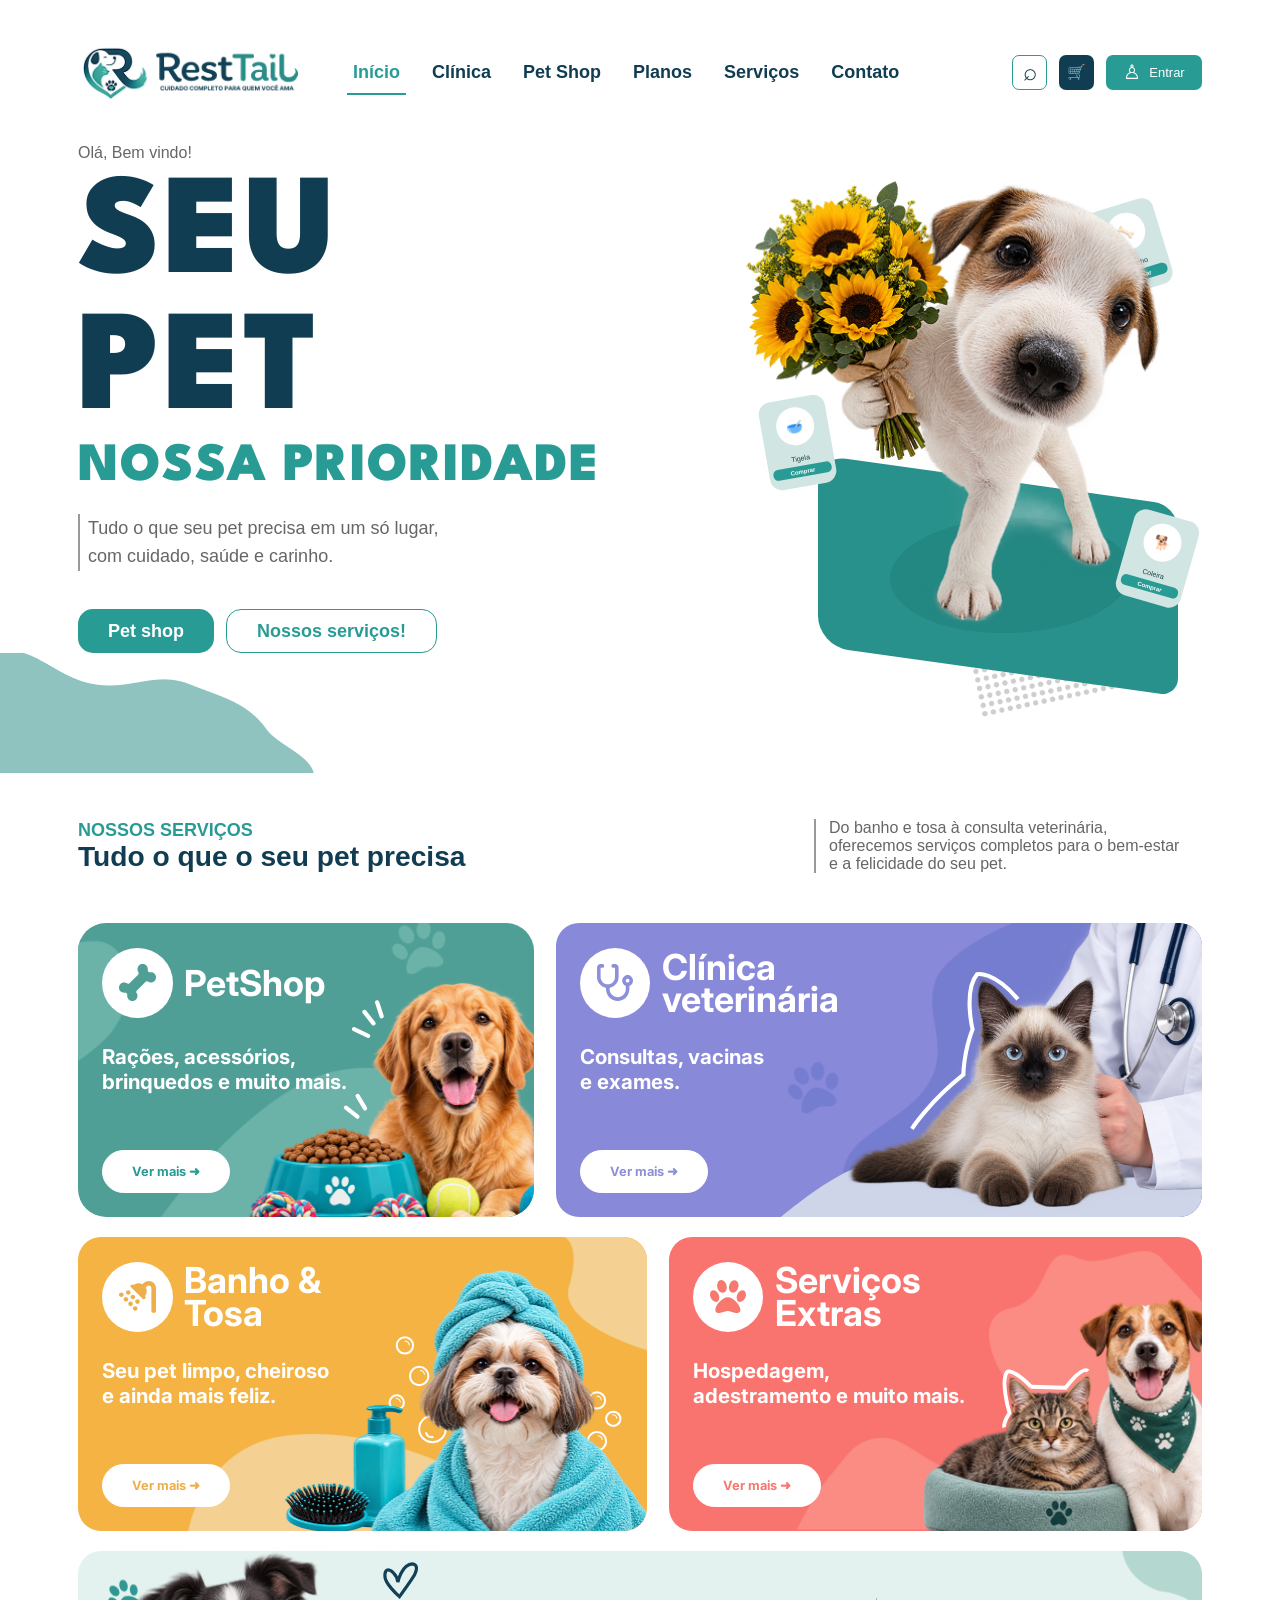
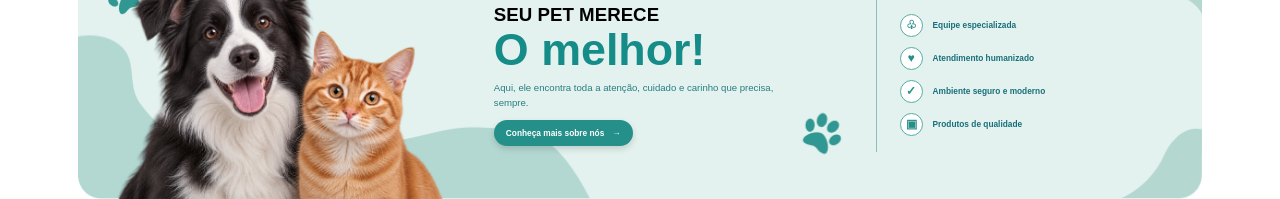
==== rt-web - Copia/index.html @ 62d1d203 "Add files via upload" ====
<!DOCTYPE html>
<html lang="pt-br">
<head>
    <meta charset="UTF-8">
    <meta name="viewport" content="width=device-width, initial-scale=1.0">
    <title>RestTail</title>
    <link rel="stylesheet" href="./assets/css/main.css">
    <link rel="preconnect" href="https://fonts.googleapis.com">
    <link rel="preconnect" href="https://fonts.gstatic.com" crossorigin>
    <link href="https://fonts.googleapis.com/css2?family=Inter:ital,opsz,wght@0,14..32,100..900;1,14..32,100..900&display=swap" rel="stylesheet">
    <link rel="preconnect" href="https://fonts.googleapis.com">
    <link rel="preconnect" href="https://fonts.gstatic.com" crossorigin>
    <link href="https://fonts.googleapis.com/css2?family=League+Spartan:wght@100..900&display=swap" rel="stylesheet">

</head>
<body>
    <header class="header">
        <div class="header-container">

            <!-- Logo -->
            <a href="#" class="logo">
                <img src="./assets/images/hero/logo-full.jpg" alt="RestTail" draggable="false">
            </a>

            <!-- Menu -->
            <nav class="menu">
                <a href="#hero" class="active">Início</a>
                <a href="#">Clínica</a>
                <a href="#">Pet Shop</a>
                <a href="#">Planos</a>
                <a href="#">Serviços</a>
                <a href="#">Contato</a>
            </nav>

            <!-- actions -->
            <div class="actions">

                <button class="btn-search">
                    <span>⌕</span>
                </button>

                <button class="btn-cart">
                    🛒
                </button>

                <button class="btn-login">
                    <span class="user-icon">♙</span>
                    <a href="./pages/login.html">
                        Entrar
                    </a>
                </button>

            </div>

        </div>
    </header>

    <!-- hero -->

    <section class="hero">
        <div class="hero-container">

            <!-- content -->
            <div class="hero-content">

                <p class="hero-welcome">
                    Olá, Bem vindo!
                </p>

                <h1 class="hero-title">
                    SEU PET
                </h1>

                <h2 class="hero-subtitle">
                    NOSSA PRIORIDADE
                </h2>

                <p class="hero-description">
                    Tudo o que seu pet precisa em um só lugar,<br>
                    com cuidado, saúde e carinho.
                </p>

                <!-- Botões -->
                <div class="hero-actions">
                    <a href="#" class="btn-primary">
                        Pet shop
                    </a>

                    <a href="#" class="btn-secondary">
                        Nossos serviços!
                    </a>
                </div>

            </div>

            <!-- ilustrations -->
            <div class="hero-image">

                    <!-- Formas decorativas -->
                <div class="hero-shape">
                    <div class="hero-shadow"></div>
                </div>    
                <img src="./assets/images/hero/hero.png" alt="Cachorro com flores e produtos para pets" draggable="false">
                
                
                <!-- Card: Tigela -->
                <div class="product-card card-bowl">
                    <div class="product-icon">🥣</div>
                    <p>Tigela</p>
                    <a href="#" class="product-button">Comprar</a>
                </div>

                <!-- Card: Ossinho -->
                <div class="product-card card-bone">
                    <div class="product-icon">🦴</div>
                    <p>Ossinho</p>
                    <a href="#" class="product-button">Comprar</a>
                </div>

                <!-- Card: Coleira -->
                <div class="product-card card-collar">
                    <div class="product-icon">🐕</div>
                    <p>Coleira</p>
                    <a href="#" class="product-button">Comprar</a>
                </div>

                <div class="hero-balls"><img src="./assets/images/hero/hero-balls.png" alt=""></div>
                    
            </div>
    </section>

    <section class="services">
        <div class="services-container">

            <div class="services-content">

                <div class="hero-form">
                    <img src="./assets/images/our-services/hero-form.png" alt="Forma abstrata na cor azul claro para decoração">
                </div>
                <div class="services-title">
                    <h3>NOSSOS SERVIÇOS</h3>
                    <h2>Tudo o que o seu pet precisa</h2>
                </div>

                <div class="services-description">
                    <p>
                        Do banho e tosa à consulta veterinária,
                        oferecemos serviços completos para o bem-estar
                        e a felicidade do seu pet.
                    </p>
                </div>

            </div>

            <div class="services-links">


                <!-- ------------ PET SHOP CARD ------------ -->
                <div class="services-row services-row-top">
                    <article class="service-card pet-shop">
                        <img
                            draggable="false"
                            class="pet-shop-background"
                            src="./assets/images/our-services/petShop-background.png"
                            alt=""
                        >

                        <img
                            draggable="false"
                            class="pet-shop-dog"
                            src="./assets/images/our-services/pet-shop-dog.svg"
                            alt="Cachorro ao lado de um pote de ração e brinquedos"
                        >

                        <div class="service-card-content pet-shop-content">
                            <div class="service-card-title pet-shop-title">
                                <div class="service-card-icon pet-shop-icon">
                                    <img
                                        draggable="false"
                                        loading="lazy"
                                        src="./assets/images/icon/pet-shop.svg"
                                        alt=""
                                    >
                                </div>

                                <h3>PetShop</h3>
                            </div>

                            <p>
                                Rações, acessórios,<br>
                                brinquedos e muito mais.
                            </p>

                            <a href="#">
                                Ver mais ➜
                            </a>
                        </div>
                    </article>

                    <!-- --------------- VETERINARY-CLINIC CARD ---------------- -->
                    <article class="service-card veterinary-clinic">
                        
                        <img draggable="false" 
                        loading="lazy" 
                        class="veterinary-clinic-background" 
                        src="assets/images/our-services/veterinary-clinic-background.png" alt="">

                        <img draggable="false" 
                        loading="lazy" 
                        class="veterinary-clinic-cat" 
                        src="assets/images/our-services/veterinary-clinic-cat.svg" alt="">

                        <img draggable="false" 
                        loading="lazy" 
                        class="veterinary-clinic-form" 
                        src="assets/images/our-services/veterinary-clinic-form.svg" alt="">


                        <div class="service-card-content veterinary-clinic-content">
                            <div class="service-card-title veterinary-clinic-title">

                                <div class="service-card-icon veterinary-clinic-icon">
                                    <img
                                    draggable="false"
                                    loading="lazy"
                                    src="./assets/images/icon/veterinary-clinic.svg"
                                    alt="">
                                
                                </div>

                                    <h3>Clínica <br> veterinária</h3>
                            </div>

                                    <p>Consultas, vacinas <br>
                                    e exames.</p>

                                <a href="#">
                                    Ver mais ➜
                                </a>
                        </div>
                </div>
                   

                    </article>
                </div>

                <!-- --------------- GROOMING CARD ---------------- -->
                <div class="services-row services-row-bottom">
                    <article class="service-card grooming">

                        <img draggable="false"
                        loading="lazy" 
                        class="grooming-background" 
                        src="./assets/images/our-services/grooming-background.png" alt="">

                        <img draggable="false"
                        loading="lazy" 
                        class="grooming-dog" 
                        src="./assets/images/our-services/grooming-dog.svg" alt="">

                        <div class="service-card-content grooming-content">
                            <div class="service-card-title">

                                <div class="service-card-icon">
                                    <img draggable="false"
                                    loading="lazy" 
                                    class="shower-icon" 
                                    src="./assets/images/icon/shower.svg" alt="">
                                </div>

                                <h3>
                                    Banho & <br> Tosa
                                </h3>
                            </div>

                            <p>
                                Seu pet limpo, cheiroso <br>
                                e ainda mais feliz.
                            </p>

                            <a href="">
                                Ver mais ➜
                            </a>
                        </div>



                    </article>

                    <!-- --------------- EXTRA-SERVICES CARD ---------------- -->
                    <article class="service-card extra-services">

                        <img draggable="false" 
                        loading="lazy" 
                        class="extra-services-background" 
                        src="./assets/images/our-services/extra-services-background.png"
                        alt="">

                        <img draggable="false" 
                        loading="lazy" 
                        class="extra-services-cat-dog" 
                        src="./assets/images/our-services/extra-services-cat-dog.svg"
                        alt="">

                        <div class="service-card-content extra-services-content">
                            <div class="service-card-title">

                                <div class="service-card-icon">
                                    <img draggable="false"
                                    loading="lazy" 
                                    class="red-dog-paw" 
                                    src="./assets/images/icon/red-dog-paw.svg" alt="">
                                </div>
                                <h3>
                                    Serviços <br>
                                    Extras
                                </h3>
                            </div>

                            <p>
                                Hospedagem, <br>
                                adestramento e muito mais.
                            </p>

                            <a href="#">
                                Ver mais ➜
                            </a>
                        </div>

                    </article>
                </div>

            <div class="services-banner">

                <img draggable="false" 
                loading="lazy" 
                class="banner-background" 
                src="./assets/images/our-services/banner-background.png" 
                alt="">

                
                <div class="services-banner-content">
                    <div class="service-banner-img-content">

                        <img 
                        draggable="false"
                        loading="lazy"
                        src="./assets/images/our-services/banner-cat-dog.svg"
                        alt="#"
                        class="banner-cat-dog"
                        >
                        
                    </div>

                    <div class="services-banner-main-content">
                        <h3>
                            SEU PET MERECE <br>
                            <span class="service-banner-highlight-title">O melhor!</span>
                        </h3>

                        <p class="service-banner-description">
                            Aqui, ele encontra toda a atenção, cuidado
                            e carinho que precisa, sempre.
                        </p>

                        <a href="#sobre" class="service-banner-button">
                            Conheça mais sobre nós
                            <span aria-hidden="true">→</span>
                        </a>
                        
                    </div>

                    <div class="services-banner-secondary-content">

                        <ul class="service-banner-benefits">

                            <li>
                                <span class="benefit-icon" aria-hidden="true">♧</span>
                                <span>Equipe especializada</span>
                            </li>

                            <li>
                                <span class="benefit-icon" aria-hidden="true">♥</span>
                                <span>Atendimento humanizado</span>
                            </li>

                            <li>
                                <span class="benefit-icon" aria-hidden="true">✓</span>
                                <span>Ambiente seguro e moderno</span>
                            </li>

                            <li>
                                <span class="benefit-icon" aria-hidden="true">▣</span>
                                <span>Produtos de qualidade</span>
                            </li>

                        </ul>

                    </div>
                </div>
            </div>

        </div>

    </section>
</body>
</html>
---- rt-web - Copia/assets/css/main.css ----
@import url("./base/fonts.css");
@import url("./base/reset.css");
@import url("./base/typography.css");
@import url("./base/variables.css");

@import url("./components/buttons.css");
@import url("./components/cards.css");
@import url("./components/forms.css");

@import url("./layout/footer.css");
@import url("./layout/grid.css");
@import url("./layout/header.css");



body {
    font-family: var(--font-family-body);
}


/* header*/

.header {
    width: 100%;
    height: 144px;
    background-color: var(--color-bg-primary); 
    
}

.header-container {
    width: 100%;
    height: 100%;

    display: flex;
    align-items: center;
    padding-inline: var(--layout-container-padding);
}


/* logo */

.logo img {
    width: 220px;
    height: auto;
    display: block;
}


/* menu*/

.menu {
    display: flex;
    align-items: center;
    gap: var(--spacing-5);

    margin-left: 55px;
}

.menu a {
    position: relative;

    text-decoration: none;
    color: var(--color-text-primary);

    font-size: var(--font-size-18);
    font-weight: var(--font-weight-bold);

    padding: var(--spacing-3) 0;
}


/* item */

.menu a.active {
    color: var(--color-action-primary);
}

.menu a.active::after {
    content: "";

    position: absolute;
    left: -6px;
    bottom: 0;

    width: calc(100% + 12px);
    height: var(--border-width-medium);

    background-color: var(--color-action-primary);
}


/* header actions*/

.actions {
    display: flex;
    align-items: center;
    gap: var(--spacing-3);

    margin-left: auto;
}


/* search button */

.btn-search {
    width: 35px;
    height: 35px;

    background-color: var(--color-bg-primary);
    border: var(--border-width-thin) solid var(--color-action-primary);
    border-radius: var(--border-radius-small);

    color: var(--color-text-primary);

    display: flex;
    align-items: center;
    justify-content: center;

    cursor: pointer;
}

.btn-search span {
    font-size: var(--font-size-24);
    line-height: var(--line-height-tight);
}


/* cart */

.btn-cart {
    width: 35px;
    height: 35px;

    border: none;
    border-radius: var(--border-radius-small);

    background-color: var(--color-bg-secondary);
    color: var(--color-text-inverse);

    cursor: pointer;

    font-size: 15px;
}


/* login */

.btn-login {
    width: 96px;
    height: 35px;

    border: none;
    border-radius: var(--border-radius-small);

    background-color: var(--color-action-primary);
    color: var(--color-text-inverse);

    display: flex;
    align-items: center;
    justify-content: center;
    gap: var(--spacing-2);

    font-size: var(--font-size-caption);
    cursor: pointer;
}

.btn-login a {
    color: var(--color-text-inverse);
}

.user-icon {
    font-size: 20px;
}


/* hero */

.hero {
    width: 100%;
    background-color: var(--color-bg-primary);
}

.hero-container { 
    width: 100%;
    min-height: 500px;

    padding: 0px 78px;

    display: flex;
    align-items: center;
}


.hero-content {
    width: 48%;
    z-index: 2;
}

.hero-welcome {
    margin-bottom: var(--spacing-2);

    color: var(--color-text-secondary);

    font-size: var(--font-size-body);
    font-weight: var(--font-weight-regular);
}

.hero-title {

    color: var(--color-text-primary);

    font-family: var(--font-family-league-spartan);
    font-size: var(--font-size-hero);
    line-height: var(--line-height-hero);
    font-weight: var(--font-weight-black);
    letter-spacing: 3px;
}

.hero-subtitle {
    margin: -2px 0 var(--spacing-4);

    color: var(--color-action-primary);

    font-family: var(--font-family-league-spartan);
    font-size: var(--font-size-subtitle);
    line-height: var(--line-height-tight);
    font-weight: var(--font-weight-black);
    letter-spacing: 1.2px;
}

.hero-description {
    position: relative;

    margin: 0 0 var(--spacing-6);
    padding-left: 10px;

    color: var(--color-text-secondary);

    font-size: var(--font-size-18);
    line-height: var(--line-height-body);
}

.hero-description::before {
    content: "";

    position: absolute;
    left: 0;
    top: 0;

    width: var(--border-width-medium);
    height: 100%;

    background-color: var(--color-border-primary);
}


/* hero buttons */

.hero-actions {
    display: flex;
    align-items: center;
    gap: var(--spacing-3);
}

.btn-primary,
.btn-secondary {
    height: 44px;

    padding: var(--spacing-4) 30px;

    border-radius: var(--border-radius-medium);

    display: flex;
    align-items: center;
    justify-content: center;

    font-size: var(--font-size-18);
    font-weight: var(--font-weight-bold);

    transition: 0.2s ease;
}

.btn-primary {
    background-color: var(--color-action-primary);
    color: var(--color-text-inverse);
}

.btn-secondary {
    border: var(--border-width-thin) solid var(--color-action-primary);
    background-color: var(--color-bg-primary);
    color: var(--color-action-primary);
}

.btn-primary:hover {
    background-color: var(--color-action-hover);
}

.btn-secondary:hover {
    background-color: var(--color-action-primary);
    color: var(--color-text-inverse);
}


/* hero images */


.hero-image {
    position: relative;

    width: 40%;
    max-width: 560px;
    aspect-ratio: 447 / 452;
    flex-shrink: 0;

    margin-left: 10dvw;

    display: flex;
    align-items: center;
    justify-content: center;

    container-type: inline-size;
}

.hero-image > img {
    position: absolute;

    width: 100%;
    height: 100%;

    object-fit: contain;
    display: block;
    z-index: 2;
}

.hero-shape {
    position: absolute;

    width: 80%;
    height: 42%;

    right: 4%;
    bottom: -10%;

    z-index: 1;
}

.hero-shape::before {
    content: "";
    position: absolute;
    inset: 0;

    background-color: #29918B;
    border-radius: 28px 24px 18px 30px;

    transform: skewY(8deg);
}

/* dog shadows */

.hero-shadow {
    position: absolute;

    width: 67%;
    height: 60%;

    top: 20%;
    left: 20%;

    background-color: var(--color-action-hover);
    border-radius: 50%;

    transform: rotate(-2deg);
}

/* cards */
.product-card {
    position: absolute;

    width: 15%;
    min-height: 0;
    aspect-ratio: 0.76;

    padding: 1.5% 1%;

    display: flex;
    flex-direction: column;
    align-items: center;
    justify-content: center;
    gap: 5%;

    background-color: #D1E5E3;
    border-radius: 12px;

    z-index: 3;
}

/* ilustration */
.product-icon {
    width: 65%;
    aspect-ratio: 1;
    height: auto;

    display: flex;
    align-items: center;
    justify-content: center;

    background-color: #FFFFFF;
    border-radius: 50%;

    font-size: clamp(12px, 3cqi, 25px);
}

/* product name */
.product-card p {
    margin-top: 10%;
    font-size: clamp(7px, 1.5cqi, 10px);
    color: #173F46;
    font-weight: 500;
}

/* button buy */
.product-button {
    width: 100%;
    padding: 5% 2%;

    display: flex;
    align-items: center;
    justify-content: center;

    background-color: #299B95;
    color: #FFFFFF;

    border-radius: 5px;

    font-size: clamp(6px, 1.3cqi, 9px);
    font-weight: 600;
}

/* card position */

.card-bowl {
    left: 4%;
    top: 50%;
    transform: rotate(-10deg);
}

.card-bone {
    right: 7%;
    top: 7%;
    transform: rotate(-17deg);
    z-index: 1;
}

.card-collar {
    right: 1%;
    bottom: 5%;
    transform: rotate(16deg);
}

.card-collar {
    right: 1%;
    bottom: 5%;
    transform: rotate(16deg);
}

.product-button:hover {
    background-color: #207C77;
}

/* card animations */

.product-card {
    animation: floating 3s ease-in-out infinite;
}


.hero-balls {
    position: absolute;

    width: 34%;
    aspect-ratio: 230 / 129;
    height: auto;

    left: 50%;
    bottom: -20%;

    z-index: 0;
}


.hero-balls img {
    width: 100%;
    height: 100%;

    display: block;
    object-fit: contain;
}


/* smoothing move */
@keyframes floating {
    0%, 100% {
        translate: 0 0;
    }

    50% {
        translate: 0 -12px;
    }
}

/* card move */

.card-bowl {
    animation-delay: 0s;
}

.card-bone {
    animation-delay: 0.8s;
}

.card-collar {
    animation-delay: 1.5s;
}

.hero-form{
    display: block;
    position: absolute;
    margin-left: calc(50% - 50vw);

    top: -150px;

    z-index: -1;
}

/* -------------- SECTION: NOSSOS SERVIÇOS ----------------- */

.services {
    width: 100%;
    padding-inline: var(--layout-container-padding);
    margin-top: 120px;
    background-color: var(--color-bg-primary);
}

.services-container {
    width: 100%;

    display: flex;
    flex-direction: column;
    gap: 20px;
}

/* section-header */

.services-content {
    width: 100%;
    min-height: 100px;

    position: relative;

    display: flex;
    justify-content: space-between;
    align-items: flex-end;
    margin-bottom: 30px;
}

.services-title {
    display: flex;
    flex-direction: column;
    flex-shrink: 0;
}

.services-title h3 {
    color: var(--color-action-primary);
    font-family: var(--font-family-body);
    font-size: var(--font-size-18);
}

.services-title h2 {
    color: var(--color-text-primary);
    font-size: clamp(20px, 2.2vw, 29px);
}

.services-description {
    position: relative;
    width: min(358px, 40%);
    flex-shrink: 0;
    margin-right: 15px;

    color: var(--color-text-secondary);
    font-family: var(--font-family-body);
    font-size: var(--font-size-body);
}

.services-description::before {
    content: "";

    position: absolute;
    left: -15px;
    top: 0;

    width: var(--border-width-medium);
    height: 100%;

    background-color: var(--color-border-primary);
}

/* cards */

.services-links {
    width: 100%;

    display: flex;
    flex-direction: column;
    gap: 22px;
}

.services-row {
    width: 100%;

    display: grid;
    gap: 22px;
    align-items: stretch;
}

.services-row-top {
    grid-template-columns:
        minmax(0, 451fr)
        minmax(0, 640fr);
}

.services-row-bottom {
    grid-template-columns:
        minmax(0, 563fr)
        minmax(0, 528fr);
}

.service-card {
    width: 100%;
    min-width: 0;
    border-radius: 23px;
    overflow: hidden;
}

/* Cards CONTENT */

.service-card-content{
    display: flex;
    flex-direction: column;
    position: absolute;
    z-index: 1;

    height: 100%;

    color: var(--color-text-inverse);
    gap: 2vw;
    padding: 1.9vw;
}

/* Cards ICON-BACKGROUND */

.service-card-icon{
    display: flex;
    justify-content: center;
    align-items: center;
    
    background-color: var(--color-text-inverse);
    
    border-radius: 50%;
    width: 5.5vw;
    height: 5.5vw;
}

/* Cards ICON-IMAGE */

.service-card-icon img {
    width: 52%;
    height: 52%;
    object-fit: contain;
}

/* Cards TITLE-CONTENT*/

.service-card-title{
    display: flex;
    align-items: center;
    gap: 0.9vw;
    color: var(--color-text-inverse);
}

/* Cards TITLE-H3 */
.service-card-title h3{
    line-height: 90%;
    font-family: var(--font-family-inter);
    font-size: 2.8vw;
    font-weight: bolder;
}

/* Cards DESCRIPTION */

.service-card-content p{
    font-family: var(--font-family-inter);
    font-weight: bolder;
    font-size: 1.6vw;
}

/* Cards BUTTON */

.service-card-content a {
    display: flex;
    justify-content: center;
    align-items: center;

    margin-top: auto;

    font-family: var(--font-family-inter);

    background-color: var(--color-neutral-white);
    font-family: var(--font-family-inter);
    font-weight: bold;
    font-size: 1vw;

    width: 10vw;
    padding: 1vw;
    border: var(--color-neutral-white) solid 1px;
    border-radius: 2vw;
    transition: transform 0.2s ease;
}

.service-card-content a:hover{
    transform: translateY(-8px);
}


/* ------------- PET-SHOP CARD ------------- */

.pet-shop {
    position: relative;
    isolation: isolate;
    overflow: hidden;

    width: 100%;
    aspect-ratio: 451 / 291;

    background-color: #509F96;
    border-radius: 28px;
}


/* Decorative background */

.pet-shop-background {
    position: absolute;
    inset: 0;
    z-index: -1;

    width: 100%;
    height: 100%;

    object-fit: cover;
    object-position: center;

    pointer-events: none;
    user-select: none;
}

/* Main dog image */

.pet-shop-dog {
    position: absolute;
    z-index: 0;

    right: -1%;
    bottom: -2%;

    width: 65%;
    height: 85%;

    object-fit: contain;
    object-position: right bottom;

    pointer-events: none;
    user-select: none;
}


/* Change button text color */
.pet-shop-content a {
    color: var(--color-teal);
}


/* VETERINARY-CLINIC CARD */

.veterinary-clinic {
    aspect-ratio: 640 / 291;
    background-color: #8989D9;

    position: relative;
    isolation: isolate;
    overflow: hidden;
}

.veterinary-clinic-background{
    position: absolute;
    inset: 0;
    z-index: -2;

    width: 100%;
    height: 100%;

    object-fit: cover;
    object-position: center;

    pointer-events: none;
    user-select: none;
}

/* Main cat image */

.veterinary-clinic-cat {
    position: absolute;
    z-index: 0;

    right: 0%;
    bottom: 2%;

    width: 100%;
    height: 100%;

    object-fit: contain;
    object-position: right;

    pointer-events: none;
    user-select: none;
}

.veterinary-clinic-form {
    position: absolute;
    z-index: -1;

    right: -1%;
    bottom: -2%;

    width: 70%;
    height: 28%;

    object-fit: contain;
    object-position: right bottom;

    pointer-events: none;
    user-select: none;
}

.veterinary-clinic-content a { 
    color: #8D90D8;
}



/* GROOMING CARD */

.grooming {
    aspect-ratio: 563 / 291;
    background-color: #F5B344;

    position: relative;
    overflow: hidden;
}

.grooming-background{
    position: absolute;
    inset: 0;

    width: 100%;
    height: 100%;

    object-fit: fill;
    display: block;
}

.grooming-dog{
    position: absolute;
    z-index: 0;

    right: 0%;
    bottom: -2%;

    width: 91%;
    height: 91%;

    object-fit: contain;
    object-position: right;

    pointer-events: none;
    user-select: none;
}

.grooming-content a {
    color: #EEAF4B;
}

/* EXTRA-SERVICES CARD */

.extra-services {
    aspect-ratio: 528 / 291;
    background-color: #FA746F;

    position: relative;
    overflow: hidden;
}

.extra-services-background {
    position: absolute;
    inset: 0;

    width: 100%;
    height: 100%;

    object-fit: fill;
    display: block;
}

.extra-services-cat-dog{
    position: absolute;
    z-index: 0;

    right: -5%;
    bottom: 0%;

    width: 70%;
    height: 80%;

    object-fit: contain;
    object-position: right;

    pointer-events: none;
    user-select: none;
    }

.extra-services-content a{
    color: #F6786F;
}

/* BANNER CARD */

.services-banner {
    width: 100%;
    aspect-ratio: 1100 / 243;
    min-height: 180px;

    position: relative;
    isolation: isolate;
    overflow: hidden;

    border-radius: 23px;
    background-color: #E3F2EF;
}


.banner-background {
    position: absolute;
    inset: 0;
    z-index: -1;

    width: 100%;
    height: 100%;

    object-fit: fill;
    display: block;

    pointer-events: none;
    user-select: none;
}

.services-banner-content {
    width: 100%;
    height: 100%;

    display: flex;
    align-items: center;

    position: relative;
    z-index: 1;
}

/* animals image */

.service-banner-img-content {
    width: 35%;
    height: 100%;

    flex-shrink: 0;

    display: flex;
    align-items: flex-end;
    justify-content: center;
}

.banner-cat-dog {
    display: block;

    width: 100%;
    height: 100%;

    object-fit: contain;
    object-position: center bottom;

    pointer-events: none;
    user-select: none;
}

/* main content */

.services-banner-main-content {
    flex: 1;
    min-width: 0;

    display: flex;
    flex-direction: column;
    align-items: flex-start;
    justify-content: center;

    padding: 0 2%;
}

.service-banner-title {
    display: flex;
    flex-direction: column;
    align-items: flex-start;

    margin: 0;

    font-size: clamp(10px, 1.05vw, 16px);
    line-height: 1.15;
    font-weight: 800;
    color: #07566A;
}

.service-banner-highlight-title {
    color: #168C89;

    font-size: clamp(25px, 3.5vw, 52px);
    line-height: 1.05;
    font-weight: 800;

    white-space: nowrap;
}

.service-banner-description {
    max-width: 300px;

    margin: 8px 0 10px;

    font-size: clamp(8px, 0.75vw, 11px);
    line-height: 1.5;
    color: #277D80;
}

/* button */

.service-banner-button {
    display: inline-flex;
    align-items: center;
    justify-content: center;
    gap: 8px;

    padding: 8px 12px;

    border-radius: 30px;
    background-color: #258F89;
    color: #FFFFFF;

    font-size: clamp(8px, 0.65vw, 10px);
    font-weight: 700;
    text-decoration: none;

    box-shadow: 0 3px 6px rgb(0 0 0 / 15%);

    transition:
        background-color 0.2s ease,
        transform 0.2s ease;
}

.service-banner-button:hover {
    background-color: #176F6A;
    transform: translateY(-2px);
}

/* benefits */

.services-banner-secondary-content {
    width: 29%;
    height: 62%;

    flex-shrink: 0;

    display: flex;
    align-items: center;

    padding: 0 2%;

    border-left: 1px solid rgb(22 105 111 / 40%);
}

/* List */

.service-banner-benefits {
    width: 100%;

    display: flex;
    flex-direction: column;
    justify-content: space-between;
    gap: 10px;

    margin: 0;
    padding: 0;

    list-style: none;
}

.service-banner-benefits li {
    display: flex;
    align-items: center;
    gap: 10px;

    color: #176F79;

    font-size: clamp(7px, 0.65vw, 10px);
    font-weight: 700;
    line-height: 1.3;
}

/* icons */

.benefit-icon {
    width: 23px;
    height: 23px;

    flex-shrink: 0;

    display: flex;
    align-items: center;
    justify-content: center;

    border: 1px solid #58AAA5;
    border-radius: 50%;

    background-color: #FFFFFF;
    color: #278F89;

    font-size: 12px;
    font-weight: 800;
}

/* Responsividade */

@media (max-width: 700px) {
    .services-banner {
        aspect-ratio: auto;
        min-height: 180px;
    }

    .services-banner-content {
        min-height: 180px;
    }

    .service-banner-img-content {
        width: 32%;
    }

    .services-banner-main-content {
        padding: 0 3%;
    }

    .service-banner-highlight-title {
        font-size: clamp(22px, 4.5vw, 32px);
    }

    .services-banner-secondary-content {
        width: 30%;
        padding: 0 2%;
    }

    .service-banner-benefits {
        gap: 8px;
    }

    .service-banner-benefits li {
        gap: 5px;
        font-size: 7px;
    }

    .benefit-icon {
        width: 18px;
        height: 18px;
        font-size: 10px;
    }
}

@media (max-width: 480px) {
    .services-banner {
        min-height: 160px;
    }

    .services-banner-content {
        min-height: 160px;
    }

    .service-banner-img-content {
        width: 30%;
    }

    .services-banner-secondary-content {
        display: none;
    }

    .services-banner-main-content {
        padding: 0 5%;
    }

    .service-banner-title {
        font-size: 10px;
    }

    .service-banner-highlight-title {
        font-size: clamp(22px, 7vw, 32px);
    }

    .service-banner-description {
        font-size: 9px;
        margin: 6px 0;
    }

    .service-banner-button {
        padding: 7px 9px;
        font-size: 8px;
    }
}
/* responsiveness */

@media (max-width: 700px) {
    .services {
        margin-top: 72px;
    }

    .services-container {
        gap: 24px;
    }

    .services-content {
        align-items: flex-start;
        flex-direction: column;
        gap: 16px;
    }

    .services-description {
        width: 100%;
        max-width: 358px;
        margin-right: 0;
        margin-left: 15px;
    }

    .services-row {
        gap: 14px;
    }

    .services-links {
        gap: 14px;
    }

    .service-card {
        border-radius: 12px;
    }
}

@media (max-width: 480px) {
    .services-row {
        grid-template-columns: 1fr;
    }

    .service-card {
        aspect-ratio: 451 / 291;
    }
}
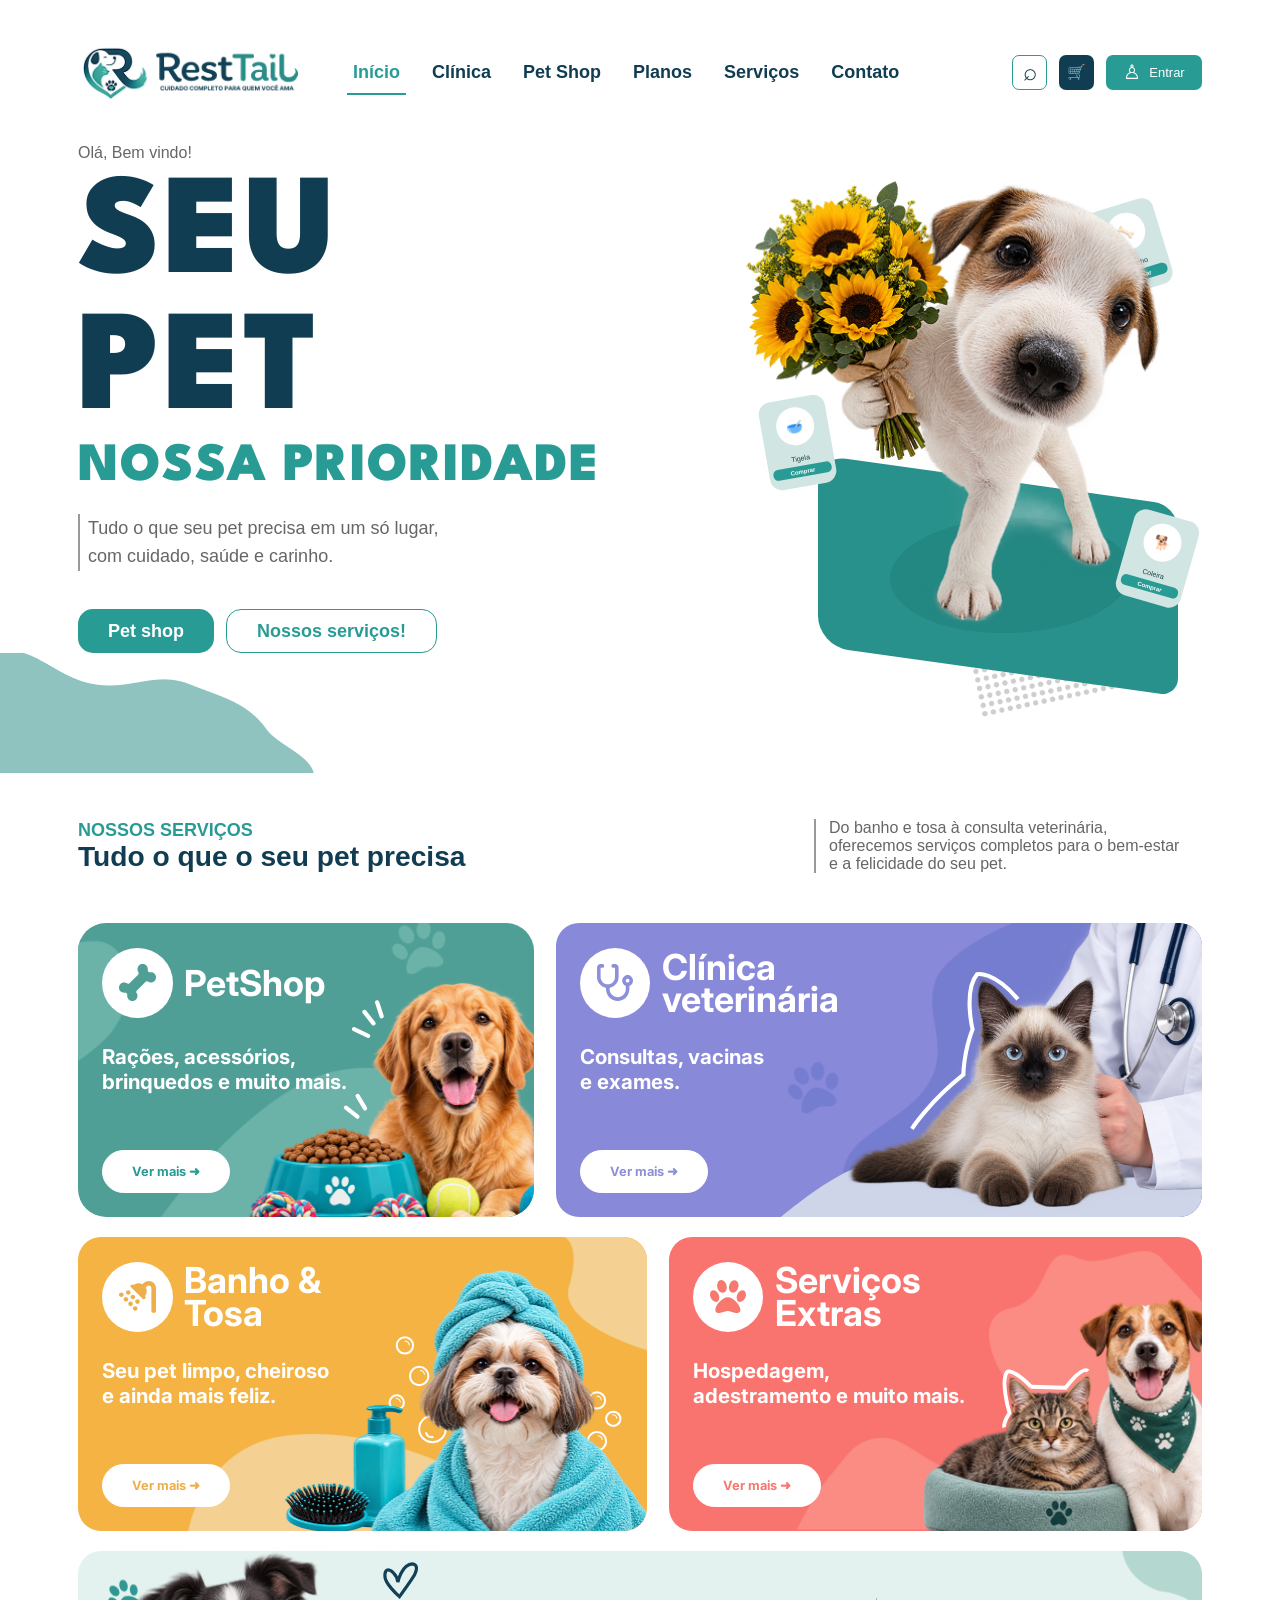
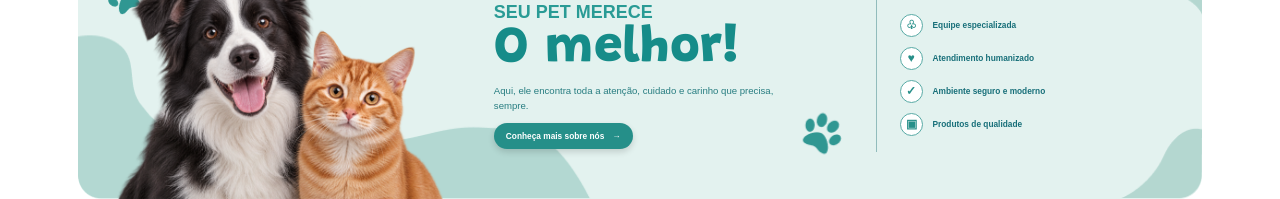
==== commit 99b40920: "fix: responsiveness and fonts" ====
--- a/rt-web - Copia/index.html
+++ b/rt-web - Copia/index.html
@@ -10,7 +10,11 @@
     <link href="https://fonts.googleapis.com/css2?family=Inter:ital,opsz,wght@0,14..32,100..900;1,14..32,100..900&display=swap" rel="stylesheet">
     <link rel="preconnect" href="https://fonts.googleapis.com">
     <link rel="preconnect" href="https://fonts.gstatic.com" crossorigin>
-    <link href="https://fonts.googleapis.com/css2?family=League+Spartan:wght@100..900&display=swap" rel="stylesheet">
+    <link href="https://fonts.googleapis.com/css2?family=League+Spartan:wght@100..900&display=swap"
+     rel="stylesheet">
+    <link rel="preconnect" href="https://fonts.googleapis.com">
+    <link rel="preconnect" href="https://fonts.gstatic.com" crossorigin>
+    <link href="https://fonts.googleapis.com/css2?family=Grandstander:ital,wght@0,100..900;1,100..900&display=swap" rel="stylesheet">
 
 </head>
 <body>
--- a/rt-web - Copia/assets/css/main.css
+++ b/rt-web - Copia/assets/css/main.css
@@ -370,7 +370,7 @@
     background-color: var(--color-action-hover);
     border-radius: 50%;
 
-    transform: rotate(-2deg);
+    transform: rotate(-2deg);   
 }
 
 /* cards */
@@ -1021,6 +1021,10 @@
     align-items: flex-start;
     justify-content: center;
 
+    color: var(--color-teal);
+    font-family: var(--font-family-body);
+    font-size: 1.2vw;
+
     padding: 0 2%;
 }
 
@@ -1034,22 +1038,24 @@
     font-size: clamp(10px, 1.05vw, 16px);
     line-height: 1.15;
     font-weight: 800;
-    color: #07566A;
+    color: teal;
 }
 
 .service-banner-highlight-title {
     color: #168C89;
-
-    font-size: clamp(25px, 3.5vw, 52px);
+    
+    font-family: "Grandstander", cursive;
+
+    font-size: 4vw;
     line-height: 1.05;
     font-weight: 800;
-
+    
     white-space: nowrap;
 }
 
 .service-banner-description {
     max-width: 300px;
-
+    
     margin: 8px 0 10px;
 
     font-size: clamp(8px, 0.75vw, 11px);
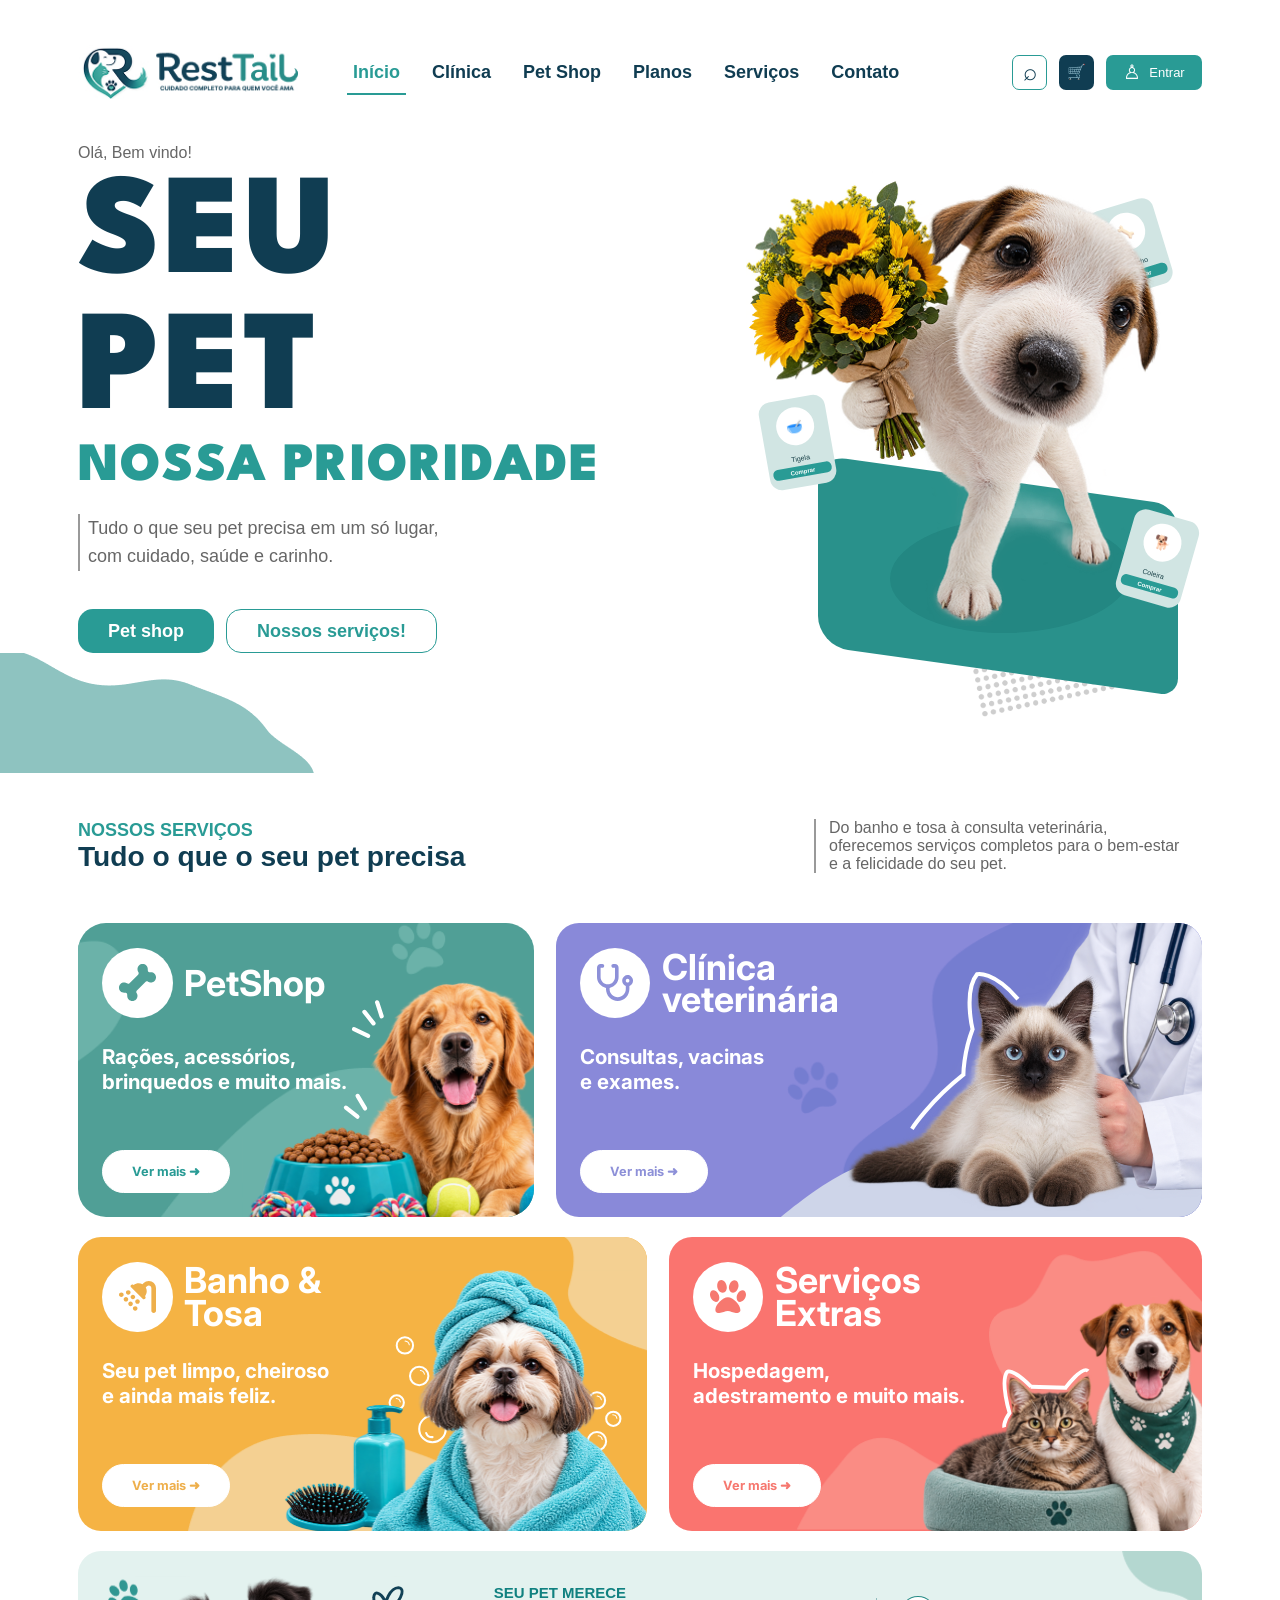
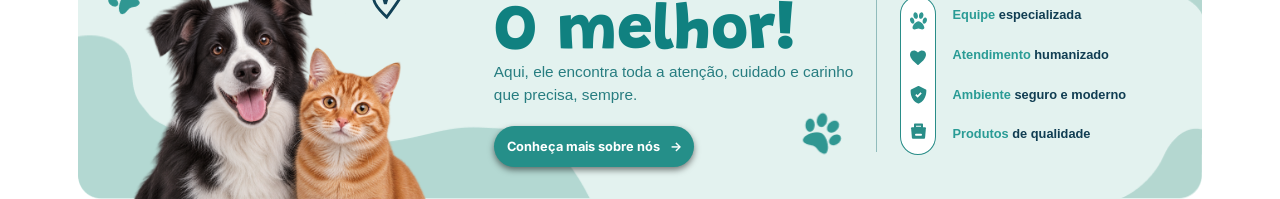
==== commit 0a72335c: "refactor: banner design" ====
--- a/rt-web - Copia/index.html
+++ b/rt-web - Copia/index.html
@@ -357,10 +357,14 @@
                     </div>
 
                     <div class="services-banner-main-content">
-                        <h3>
-                            SEU PET MERECE <br>
-                            <span class="service-banner-highlight-title">O melhor!</span>
-                        </h3>
+
+                        <div class="service-banner-title">
+
+                            <h3>
+                                SEU PET MERECE <br>
+                                <span class="service-banner-highlight-title">O melhor!</span>
+                            </h3>
+                        </div>
 
                         <p class="service-banner-description">
                             Aqui, ele encontra toda a atenção, cuidado
@@ -378,26 +382,33 @@
 
                         <ul class="service-banner-benefits">
 
-                            <li>
-                                <span class="benefit-icon" aria-hidden="true">♧</span>
-                                <span>Equipe especializada</span>
-                            </li>
-
-                            <li>
-                                <span class="benefit-icon" aria-hidden="true">♥</span>
-                                <span>Atendimento humanizado</span>
-                            </li>
-
-                            <li>
-                                <span class="benefit-icon" aria-hidden="true">✓</span>
-                                <span>Ambiente seguro e moderno</span>
-                            </li>
-
-                            <li>
-                                <span class="benefit-icon" aria-hidden="true">▣</span>
-                                <span>Produtos de qualidade</span>
-                            </li>
-
+                            <img 
+                            src="assets/images/our-services/banner-benefits.svg" 
+                            alt=""
+                            loading="lazy"
+                            draggable="false"
+                            class="banner-benefits"
+                            >
+
+                            <div class="service-banner-list-benefits">
+
+                                <li>
+                                    <span class="list-change-color">Equipe</span> especializada
+                                </li>
+                                
+                                <li>
+                                    <span class="list-change-color">Atendimento</span> humanizado
+                                </li>
+                                
+                                <li>
+                                    <span class="list-change-color">Ambiente</span> seguro e moderno
+                                </li>
+                                
+                                <li>
+                                    <span class="list-change-color">Produtos</span> de qualidade
+                                </li>
+                                
+                            </div>
                         </ul>
 
                     </div>
--- a/rt-web - Copia/assets/css/main.css
+++ b/rt-web - Copia/assets/css/main.css
@@ -1000,8 +1000,8 @@
 .banner-cat-dog {
     display: block;
 
-    width: 100%;
-    height: 100%;
+    width: 90%;
+    height: 90%;
 
     object-fit: contain;
     object-position: center bottom;
@@ -1021,44 +1021,35 @@
     align-items: flex-start;
     justify-content: center;
 
-    color: var(--color-teal);
     font-family: var(--font-family-body);
-    font-size: 1.2vw;
 
     padding: 0 2%;
 }
 
 .service-banner-title {
-    display: flex;
-    flex-direction: column;
-    align-items: flex-start;
-
-    margin: 0;
-
-    font-size: clamp(10px, 1.05vw, 16px);
-    line-height: 1.15;
-    font-weight: 800;
-    color: teal;
-}
+    color: #108180;
+    font-weight:  bolder;
+    font-size: 1vw;
+}
+
 
 .service-banner-highlight-title {
-    color: #168C89;
+
     
     font-family: "Grandstander", cursive;
 
-    font-size: 4vw;
-    line-height: 1.05;
+    font-size: 5vw;
     font-weight: 800;
     
     white-space: nowrap;
 }
 
 .service-banner-description {
-    max-width: 300px;
-    
-    margin: 8px 0 10px;
-
-    font-size: clamp(8px, 0.75vw, 11px);
+    max-width: 500px;
+    margin-top: -5px;
+
+    font-family: var(--font-family-body);
+    font-size: 1.2vw;
     line-height: 1.5;
     color: #277D80;
 }
@@ -1069,19 +1060,21 @@
     display: inline-flex;
     align-items: center;
     justify-content: center;
-    gap: 8px;
-
-    padding: 8px 12px;
+    gap: 10px;
+
+    margin-top: 20px;
+
+    padding: 1vw;
 
     border-radius: 30px;
     background-color: #258F89;
     color: #FFFFFF;
 
-    font-size: clamp(8px, 0.65vw, 10px);
-    font-weight: 700;
-    text-decoration: none;
-
-    box-shadow: 0 3px 6px rgb(0 0 0 / 15%);
+    font-family: var(--font-family-inter);
+    font-weight: bold;
+    font-size: 1vw;
+
+    box-shadow: 0 3px 6px rgb(0 0 0 / 50%);
 
     transition:
         background-color 0.2s ease,
@@ -1109,57 +1102,45 @@
     border-left: 1px solid rgb(22 105 111 / 40%);
 }
 
+/* banefits image */
+
+.service-banner-benefits img {
+    width: 13%;
+}
+
+
 /* List */
 
 .service-banner-benefits {
     width: 100%;
 
     display: flex;
+    gap: 1.3vw;
+
+}
+
+.service-banner-list-benefits {
+    display: flex;
+    justify-content: center;
+
     flex-direction: column;
-    justify-content: space-between;
-    gap: 10px;
-
-    margin: 0;
-    padding: 0;
-
     list-style: none;
-}
-
-.service-banner-benefits li {
-    display: flex;
-    align-items: center;
-    gap: 10px;
-
-    color: #176F79;
-
-    font-size: clamp(7px, 0.65vw, 10px);
+
+    font-family: var(--font-family-body) ;
+
+    color: var(--color-text-primary);
+
+    gap: 1.8vw;
+    font-size: 1vw;
     font-weight: 700;
     line-height: 1.3;
 }
 
-/* icons */
-
-.benefit-icon {
-    width: 23px;
-    height: 23px;
-
-    flex-shrink: 0;
-
-    display: flex;
-    align-items: center;
-    justify-content: center;
-
-    border: 1px solid #58AAA5;
-    border-radius: 50%;
-
-    background-color: #FFFFFF;
-    color: #278F89;
-
-    font-size: 12px;
-    font-weight: 800;
-}
-
-/* Responsividade */
+.list-change-color {
+    color: var(--color-teal);
+}
+
+/* responsiveness */
 
 @media (max-width: 700px) {
     .services-banner {
@@ -1243,7 +1224,7 @@
         font-size: 8px;
     }
 }
-/* responsiveness */
+
 
 @media (max-width: 700px) {
     .services {
